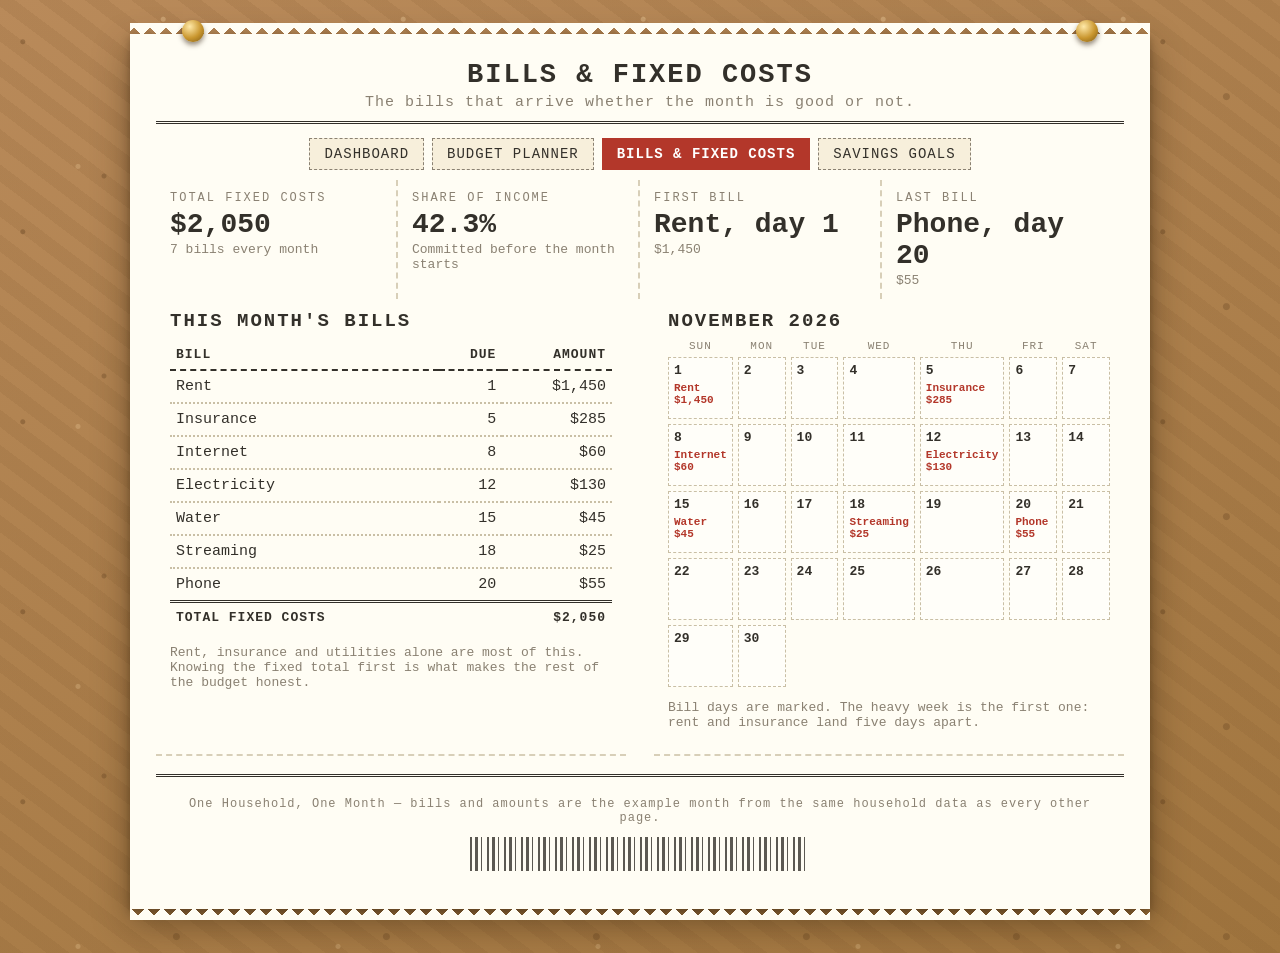
==== bills.html @ 1c5a6b63 "temp test copy of household budget site (receipt restyle)" ====
<!DOCTYPE html>
<html lang="en">
<head>
<meta charset="utf-8">
<meta name="viewport" content="width=device-width, initial-scale=1">
<title>Bills &amp; Fixed Costs — One Household, One Month</title>
<link rel="stylesheet" href="style.css">
</head>
<body>
<div class="receipt">
<header class="top">
  <h1>Bills &amp; Fixed Costs</h1>
  <p>The bills that arrive whether the month is good or not.</p>
</header>
<nav class="pills">
  <a href="index.html">Dashboard</a>
  <a href="planner.html">Budget Planner</a>
  <a href="bills.html" class="active">Bills &amp; Fixed Costs</a>
  <a href="goals.html">Savings Goals</a>
</nav>
<main>
  <section class="cards" id="bill-summary"></section>
  <div class="grid2">
    <section class="card">
      <h2 style="margin-top:0">This month's bills</h2>
      <table id="bill-table">
        <thead><tr><th>Bill</th><th class="num">Due</th><th class="num">Amount</th></tr></thead>
        <tbody></tbody>
        <tfoot><tr><th>Total fixed costs</th><th></th><th class="num" id="bill-total"></th></tr></tfoot>
      </table>
      <p class="note">Rent, insurance and utilities alone are most of this. Knowing the fixed total first is what makes the rest of the budget honest.</p>
    </section>
    <section class="card">
      <h2 style="margin-top:0" id="cal-title">November 2026</h2>
      <div class="calendar" id="calendar"></div>
      <p class="note">Bill days are marked. The heavy week is the first one: rent and insurance land five days apart.</p>
    </section>
  </div>
</main>
<footer>One Household, One Month — bills and amounts are the example month from the same household data as every other page.</footer>
<script src="data.js"></script>
<script>
const d = window.HOUSEHOLD, M = window.BudgetMath;
const bills = [...d.bills].sort((a, b) => a.due - b.due);
const fixed = bills.reduce((s, b) => s + b.amount, 0);

document.getElementById('bill-summary').innerHTML = [
  ['Total fixed costs', M.money(fixed), bills.length + ' bills every month'],
  ['Share of income', M.pct(fixed, d.income).toFixed(1) + '%', 'Committed before the month starts'],
  ['First bill', bills[0].name + ', day ' + bills[0].due, M.money(bills[0].amount)],
  ['Last bill', bills[bills.length - 1].name + ', day ' + bills[bills.length - 1].due, M.money(bills[bills.length - 1].amount)]
].map(c => `<div class="card"><div class="label">${c[0]}</div><div class="big" style="font-size:28px">${c[1]}</div><div class="sub">${c[2]}</div></div>`).join('');

document.querySelector('#bill-table tbody').innerHTML = bills.map(b =>
  `<tr><td>${b.name}</td><td class="num">${b.due}</td><td class="num">${M.money(b.amount)}</td></tr>`).join('');
document.getElementById('bill-total').textContent = M.money(fixed);

// A real calendar for the example month, built from the actual date.
const year = 2026, month = 10; // November 2026
const firstDow = new Date(year, month, 1).getDay();
const daysInMonth = new Date(year, month + 1, 0).getDate();
const byDay = {};
for (const b of bills) (byDay[b.due] = byDay[b.due] || []).push(b);
let cells = ['Sun', 'Mon', 'Tue', 'Wed', 'Thu', 'Fri', 'Sat'].map(x => `<div class="dow">${x}</div>`).join('');
for (let i = 0; i < firstDow; i++) cells += '<div class="day empty"></div>';
for (let day = 1; day <= daysInMonth; day++) {
  const marks = (byDay[day] || []).map(b => `<span class="bill">${b.name} ${M.money(b.amount)}</span>`).join('');
  cells += `<div class="day"><strong>${day}</strong>${marks}</div>`;
}
document.getElementById('calendar').innerHTML = cells;
</script>
</div>
</body>
</html>
---- style.css ----
/* One Household, One Month — a giant shopping receipt pinned to a cork board.
   Monospace print, dotted leader lines, torn zig-zag edges, red ink stamps,
   and the savings goals as little pinned notes beside the main receipt. */
:root {
  --paper: #fffdf4;
  --paper-shade: #f7efdb;
  --ink: #33302a;
  --muted: #8a8172;
  --stamp-red: #b3372a;
  --cork-1: #b98a5a;
  --cork-2: #a1763f;
  --line: #d8cfb8;
}
* { box-sizing: border-box; }
body {
  margin: 0;
  font-family: 'Courier New', Courier, monospace;
  color: var(--ink);
  /* The cork board: warm brown with a fine speckle of cork flecks. */
  background-color: var(--cork-1);
  background-image:
    radial-gradient(circle at 12% 22%, rgba(90, 58, 26, .35) 0 2px, transparent 3px),
    radial-gradient(circle at 68% 8%, rgba(255, 226, 178, .30) 0 2px, transparent 3px),
    radial-gradient(circle at 84% 46%, rgba(90, 58, 26, .28) 0 3px, transparent 4px),
    radial-gradient(circle at 30% 64%, rgba(255, 226, 178, .22) 0 2px, transparent 3px),
    radial-gradient(circle at 52% 88%, rgba(90, 58, 26, .30) 0 2px, transparent 3px),
    radial-gradient(circle at 93% 78%, rgba(255, 226, 178, .25) 0 3px, transparent 4px),
    repeating-linear-gradient(37deg, rgba(122, 82, 40, .12) 0 14px, transparent 14px 28px),
    linear-gradient(160deg, var(--cork-1), var(--cork-2));
  background-size: 190px 190px, 240px 240px, 210px 210px, 260px 260px, 200px 200px, 230px 230px, auto, auto;
  padding: 34px 14px 44px;
}

/* ---------- the receipt sheet ---------- */
.receipt {
  position: relative;
  max-width: 1020px;
  margin: 0 auto;
  background: var(--paper);
  box-shadow: 0 14px 34px rgba(46, 28, 8, .45), 0 3px 8px rgba(46, 28, 8, .35);
  padding: 10px 0 6px;
}
/* torn zig-zag tear edges, top and bottom */
.receipt::before, .receipt::after {
  content: ""; position: absolute; left: 0; right: 0; height: 12px;
  background:
    linear-gradient(45deg, transparent 33.333%, var(--paper) 33.333%, var(--paper) 66.667%, transparent 66.667%),
    linear-gradient(-45deg, transparent 33.333%, var(--paper) 33.333%, var(--paper) 66.667%, transparent 66.667%);
  background-size: 16px 32px;
}
.receipt::before { top: -11px; transform: rotate(180deg); }
.receipt::after { bottom: -11px; }
/* brass pins through the top corners */
header.top::before, header.top::after {
  content: ""; position: absolute; top: -24px; width: 22px; height: 22px; border-radius: 50%;
  background: radial-gradient(circle at 35% 30%, #ffe9a8, #c9962e 55%, #7d5a14);
  box-shadow: 0 3px 5px rgba(46, 28, 8, .5);
  z-index: 3;
}
header.top::before { left: 26px; }
header.top::after { right: 26px; }

header.top {
  position: relative;
  text-align: center;
  padding: 16px 20px 10px;
  border-bottom: 3px double var(--ink);
  margin: 0 26px;
}
header.top h1 {
  margin: 0 0 4px; font-size: 27px; letter-spacing: 2px; text-transform: uppercase;
}
header.top p { margin: 0; color: var(--muted); font-size: 15px; letter-spacing: 1px; }

nav.pills {
  display: flex; gap: 8px; flex-wrap: wrap; justify-content: center;
  padding: 14px 20px 2px;
}
nav.pills a {
  text-decoration: none; color: var(--ink);
  background: var(--paper-shade); border: 1px dashed var(--muted);
  padding: 7px 14px; font-size: 14px; letter-spacing: 1px; text-transform: uppercase;
}
nav.pills a.active { background: var(--stamp-red); border: 1px solid var(--stamp-red); color: #fff; font-weight: bold; }

main { padding: 8px 26px 8px; }
.cards { display: grid; grid-template-columns: repeat(auto-fit, minmax(210px, 1fr)); gap: 0; }
.card {
  background: transparent; border: 0; border-bottom: 2px dashed var(--line);
  padding: 11px 14px;
}
.cards .card { border-bottom: 0; border-right: 2px dashed var(--line); }
.cards .card:last-child { border-right: 0; }
@media (max-width: 760px) { .cards .card { border-right: 0; border-bottom: 2px dashed var(--line); } }
.card .label { color: var(--muted); font-size: 12px; text-transform: uppercase; letter-spacing: 2px; }
.card .big { font-size: 31px; font-weight: bold; margin: 4px 0 2px; }
.card .sub { color: var(--muted); font-size: 13px; }
h2 { font-size: 19px; margin: 14px 0 8px; text-transform: uppercase; letter-spacing: 2px; }
.grid2 { display: grid; grid-template-columns: 1fr 1fr; gap: 0 28px; }
@media (max-width: 760px) { .grid2 { grid-template-columns: 1fr; } }

/* dotted leader lines between a name and its number */
.legend { list-style: none; margin: 0; padding: 0; font-size: 15px; }
.legend li { display: flex; align-items: flex-end; gap: 8px; padding: 3px 0; }
.legend .leader { flex: 1; border-bottom: 2px dotted #a79c83; margin-bottom: 4px; }
.legend .dot { width: 12px; height: 12px; border-radius: 2px; display: inline-block; margin-bottom: 3px; }
.legend .amt { font-weight: bold; }

.bar-row { display: grid; grid-template-columns: 96px 1fr 96px; gap: 10px; align-items: center; margin: 9px 0; font-size: 14px; }
.bar-track { background: repeating-linear-gradient(45deg, #efe7d0 0 8px, #e7dcc2 8px 16px); height: 16px; border: 1px solid var(--line); }
.bar-fill { height: 100%; }

table { width: 100%; border-collapse: collapse; font-size: 15px; }
th, td { padding: 7px 6px; border-bottom: 2px dotted #c9bfa5; text-align: left; }
th { text-transform: uppercase; letter-spacing: 1px; font-size: 13px; border-bottom: 2px dashed var(--ink); }
td.num, th.num { text-align: right; }
tfoot th { border-bottom: 0; border-top: 3px double var(--ink); }

input[type="number"], select {
  width: 110px; padding: 6px 8px; font-size: 16px; font-family: inherit; font-weight: bold;
  color: var(--ink); background: #fffef9;
  border: 0; border-bottom: 2px dotted var(--muted); border-radius: 0;
}
select { width: auto; }
input[type="number"]:focus, select:focus { outline: 2px dashed var(--stamp-red); outline-offset: 1px; }
input[type="range"] { width: 100%; accent-color: var(--stamp-red); }
button {
  background: var(--paper); color: var(--stamp-red); cursor: pointer;
  border: 2px solid var(--stamp-red); border-radius: 4px;
  padding: 8px 16px; font-size: 14px; font-family: inherit; font-weight: bold;
  text-transform: uppercase; letter-spacing: 1px; transform: rotate(-.5deg);
}
button.secondary { color: var(--ink); border-color: var(--ink); transform: rotate(.5deg); }

.progress { background: repeating-linear-gradient(45deg, #f1e9d2 0 8px, #e9dfc4 8px 16px); height: 15px; border: 1px solid var(--line); margin: 8px 0; }
.progress > div { height: 100%; background: var(--stamp-red); opacity: .75; }

.calendar { display: grid; grid-template-columns: repeat(7, 1fr); gap: 5px; }
.calendar .dow { font-size: 11px; color: var(--muted); text-align: center; text-transform: uppercase; letter-spacing: 1px; }
.calendar .day {
  background: #fffef9; border: 1px dashed #c9bfa5;
  min-height: 62px; padding: 5px; font-size: 13px;
}
.calendar .day.empty { background: transparent; border: 0; }
.calendar .day .bill { display: block; margin-top: 4px; color: var(--stamp-red); font-size: 11px; font-weight: bold; }

/* the red ink stamp */
.stamp {
  display: inline-block; color: var(--stamp-red); border: 3px double var(--stamp-red);
  border-radius: 50%; width: 118px; height: 118px; text-align: center;
  transform: rotate(-11deg); opacity: .88; padding-top: 25px;
  font-weight: bold; letter-spacing: 2px; font-size: 13px; line-height: 1.25;
  mask-image: radial-gradient(circle, #000 78%, rgba(0,0,0,.75) 100%);
}
.stamp .stamp-big { font-size: 25px; letter-spacing: 0; }

/* savings goals: little torn notes pinned beside the receipt */
#goal-cards { gap: 18px; }
#goal-cards .card {
  --note: #fdf3b8;
  position: relative; background: var(--note); border: 0;
  padding: 20px 16px 18px; box-shadow: 0 6px 14px rgba(46, 28, 8, .30);
}
#goal-cards .card:nth-child(1) { --note: #fdf3b8; transform: rotate(-1.2deg); }
#goal-cards .card:nth-child(2) { --note: #dceefb; transform: rotate(.8deg); }
#goal-cards .card:nth-child(3) { --note: #fbe3ec; transform: rotate(-.6deg); }
#goal-cards .card::before {
  content: ""; position: absolute; top: -10px; left: 50%; margin-left: -10px;
  width: 20px; height: 20px; border-radius: 50%;
  background: radial-gradient(circle at 35% 30%, #ffb3a3, var(--stamp-red) 60%, #7e1f16);
  box-shadow: 0 3px 4px rgba(46, 28, 8, .45); z-index: 2;
}
#goal-cards .card::after {
  content: ""; position: absolute; left: 0; right: 0; bottom: -9px; height: 10px;
  background:
    linear-gradient(45deg, transparent 33.333%, var(--note) 33.333%, var(--note) 66.667%, transparent 66.667%),
    linear-gradient(-45deg, transparent 33.333%, var(--note) 33.333%, var(--note) 66.667%, transparent 66.667%);
  background-size: 14px 28px;
}
#goal-cards .progress { background: rgba(255,255,255,.55); border-color: rgba(90, 70, 30, .25); }
#goal-cards .progress > div { background: var(--ink); opacity: .65; }

footer {
  color: var(--muted); font-size: 12px; text-align: center; letter-spacing: 1px;
  padding: 20px 26px 16px; margin: 10px 26px 14px; border-top: 3px double var(--ink);
}
/* a printed barcode along the foot of the receipt */
footer::after {
  content: ""; display: block; height: 34px; margin: 12px auto 2px; max-width: 340px;
  background: repeating-linear-gradient(90deg, var(--ink) 0 2px, transparent 2px 5px, var(--ink) 5px 8px, transparent 8px 11px, var(--ink) 11px 12px, transparent 12px 17px);
  opacity: .8;
}
.note { color: var(--muted); font-size: 13px; }
.warn { color: var(--stamp-red); font-weight: bold; text-transform: uppercase; letter-spacing: 1px; }
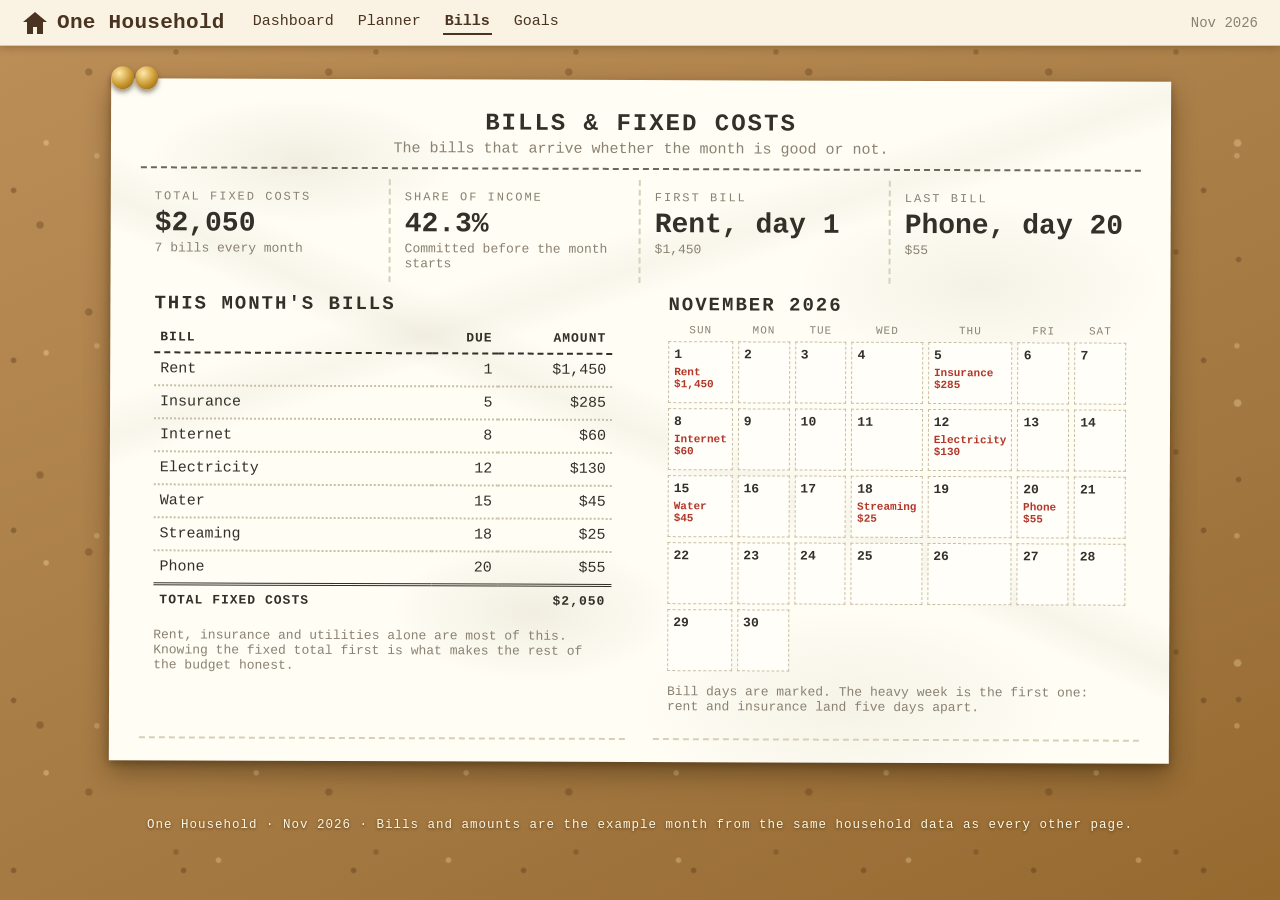
==== commit a41f50ee: "replica mockup restyle" ====
--- a/bills.html
+++ b/bills.html
@@ -7,18 +7,24 @@
 <link rel="stylesheet" href="style.css">
 </head>
 <body>
-<div class="receipt">
-<header class="top">
+<header class="topbar">
+  <span class="brand">
+    <svg width="26" height="24" viewBox="0 0 26 24" aria-hidden="true"><path d="M13 1 L25 11 H21 V23 H15 V16 H11 V23 H5 V11 H1 Z" fill="#4a3421"/></svg>
+    One Household
+  </span>
+  <nav class="topnav">
+    <a href="index.html">Dashboard</a>
+    <a href="planner.html">Planner</a>
+    <a href="bills.html" class="active">Bills</a>
+    <a href="goals.html">Goals</a>
+  </nav>
+  <span class="month-tag">Nov 2026</span>
+</header>
+<div class="sheet-wrap">
+<main class="sheet crumpled torn">
   <h1>Bills &amp; Fixed Costs</h1>
-  <p>The bills that arrive whether the month is good or not.</p>
-</header>
-<nav class="pills">
-  <a href="index.html">Dashboard</a>
-  <a href="planner.html">Budget Planner</a>
-  <a href="bills.html" class="active">Bills &amp; Fixed Costs</a>
-  <a href="goals.html">Savings Goals</a>
-</nav>
-<main>
+  <p class="lede">The bills that arrive whether the month is good or not.</p>
+  <div class="rule-dash"></div>
   <section class="cards" id="bill-summary"></section>
   <div class="grid2">
     <section class="card">
@@ -37,7 +43,8 @@
     </section>
   </div>
 </main>
-<footer>One Household, One Month — bills and amounts are the example month from the same household data as every other page.</footer>
+</div>
+<footer class="board-foot">One Household · Nov 2026 · Bills and amounts are the example month from the same household data as every other page.</footer>
 <script src="data.js"></script>
 <script>
 const d = window.HOUSEHOLD, M = window.BudgetMath;
@@ -69,6 +76,5 @@
 }
 document.getElementById('calendar').innerHTML = cells;
 </script>
-</div>
 </body>
 </html>
--- a/style.css
+++ b/style.css
@@ -1,121 +1,210 @@
-/* One Household, One Month — a giant shopping receipt pinned to a cork board.
-   Monospace print, dotted leader lines, torn zig-zag edges, red ink stamps,
-   and the savings goals as little pinned notes beside the main receipt. */
+/* One Household, One Month — a cork board with papers pinned to it.
+   Composition follows the approved mockup: a slim cream top bar, a crumpled
+   notebook page on the left, the big monthly receipt in the centre with a
+   red ink stamp overlapping its corner, and the savings goals as small
+   coloured notes pinned on the right. */
 :root {
   --paper: #fffdf4;
-  --paper-shade: #f7efdb;
   --ink: #33302a;
   --muted: #8a8172;
   --stamp-red: #b3372a;
-  --cork-1: #b98a5a;
-  --cork-2: #a1763f;
   --line: #d8cfb8;
+  --hand: 'Segoe Print', 'Bradley Hand', 'Comic Sans MS', cursive;
+  --mono: 'Courier New', Courier, monospace;
 }
 * { box-sizing: border-box; }
 body {
   margin: 0;
-  font-family: 'Courier New', Courier, monospace;
+  font-family: var(--mono);
   color: var(--ink);
-  /* The cork board: warm brown with a fine speckle of cork flecks. */
-  background-color: var(--cork-1);
+  /* The cork board: warm cork tones with a dense fleck speckle, no stripes. */
+  background-color: #b0824f;
   background-image:
-    radial-gradient(circle at 12% 22%, rgba(90, 58, 26, .35) 0 2px, transparent 3px),
-    radial-gradient(circle at 68% 8%, rgba(255, 226, 178, .30) 0 2px, transparent 3px),
-    radial-gradient(circle at 84% 46%, rgba(90, 58, 26, .28) 0 3px, transparent 4px),
-    radial-gradient(circle at 30% 64%, rgba(255, 226, 178, .22) 0 2px, transparent 3px),
-    radial-gradient(circle at 52% 88%, rgba(90, 58, 26, .30) 0 2px, transparent 3px),
-    radial-gradient(circle at 93% 78%, rgba(255, 226, 178, .25) 0 3px, transparent 4px),
-    repeating-linear-gradient(37deg, rgba(122, 82, 40, .12) 0 14px, transparent 14px 28px),
-    linear-gradient(160deg, var(--cork-1), var(--cork-2));
-  background-size: 190px 190px, 240px 240px, 210px 210px, 260px 260px, 200px 200px, 230px 230px, auto, auto;
-  padding: 34px 14px 44px;
-}
-
-/* ---------- the receipt sheet ---------- */
-.receipt {
-  position: relative;
-  max-width: 1020px;
-  margin: 0 auto;
-  background: var(--paper);
-  box-shadow: 0 14px 34px rgba(46, 28, 8, .45), 0 3px 8px rgba(46, 28, 8, .35);
-  padding: 10px 0 6px;
-}
-/* torn zig-zag tear edges, top and bottom */
-.receipt::before, .receipt::after {
-  content: ""; position: absolute; left: 0; right: 0; height: 12px;
+    radial-gradient(circle at 8% 12%, rgba(84, 54, 22, .40) 0 2px, transparent 3.5px),
+    radial-gradient(circle at 22% 68%, rgba(255, 228, 175, .35) 0 2px, transparent 3.5px),
+    radial-gradient(circle at 37% 30%, rgba(84, 54, 22, .32) 0 3px, transparent 4.5px),
+    radial-gradient(circle at 51% 82%, rgba(255, 228, 175, .28) 0 2px, transparent 3.5px),
+    radial-gradient(circle at 63% 18%, rgba(84, 54, 22, .36) 0 2px, transparent 3.5px),
+    radial-gradient(circle at 76% 55%, rgba(255, 228, 175, .32) 0 3px, transparent 4.5px),
+    radial-gradient(circle at 88% 26%, rgba(84, 54, 22, .30) 0 2px, transparent 3.5px),
+    radial-gradient(circle at 95% 74%, rgba(255, 228, 175, .30) 0 2px, transparent 3.5px),
+    radial-gradient(circle at 44% 48%, rgba(84, 54, 22, .22) 0 4px, transparent 6px),
+    radial-gradient(circle at 16% 90%, rgba(84, 54, 22, .34) 0 3px, transparent 4.5px),
+    linear-gradient(155deg, #bd8f58, #a1763f 70%, #96692f);
+  background-size: 170px 170px, 210px 210px, 240px 240px, 190px 190px, 220px 220px, 260px 260px, 200px 200px, 230px 230px, 300px 300px, 250px 250px, auto;
+  min-height: 100vh;
+}
+
+/* ---------- slim cream top bar ---------- */
+.topbar {
+  display: flex; align-items: center; gap: 26px; flex-wrap: wrap;
+  background: #faf3e3; border-bottom: 1px solid #d9c9a8;
+  padding: 10px 22px; box-shadow: 0 2px 8px rgba(46, 28, 8, .25);
+  position: relative; z-index: 5;
+}
+.brand { display: flex; align-items: center; gap: 9px; font-size: 21px; font-weight: bold; color: #4a3421; letter-spacing: .3px; }
+.brand svg { display: block; }
+.topnav { display: flex; gap: 20px; flex-wrap: wrap; }
+.topnav a { text-decoration: none; color: #4a3421; font-size: 15px; padding: 3px 2px; }
+.topnav a.active { font-weight: bold; border-bottom: 2px solid #4a3421; }
+.topbar .month-tag { margin-left: auto; color: var(--muted); font-size: 14px; }
+
+/* ---------- the board (dashboard composition) ---------- */
+.board {
+  display: grid; grid-template-columns: 288px minmax(0, 1fr) 288px;
+  gap: 30px; max-width: 1280px; margin: 0 auto; padding: 34px 22px 56px;
+  align-items: start;
+}
+@media (max-width: 1020px) { .board { grid-template-columns: 1fr 1fr; } .receipt-col { grid-column: 1 / -1; order: -1; } }
+@media (max-width: 680px) { .board { grid-template-columns: 1fr; } }
+
+/* crumpled paper texture shared by the notebook page and the receipt */
+.crumpled {
+  background-color: var(--paper);
+  background-image:
+    radial-gradient(ellipse 220px 90px at 18% 12%, rgba(120, 100, 60, .10), transparent 70%),
+    radial-gradient(ellipse 260px 120px at 82% 30%, rgba(120, 100, 60, .08), transparent 70%),
+    radial-gradient(ellipse 200px 100px at 40% 78%, rgba(120, 100, 60, .10), transparent 70%),
+    radial-gradient(ellipse 300px 140px at 70% 92%, rgba(120, 100, 60, .07), transparent 70%),
+    linear-gradient(24deg, transparent 46%, rgba(120, 100, 60, .06) 49%, transparent 53%),
+    linear-gradient(-18deg, transparent 62%, rgba(120, 100, 60, .05) 65%, transparent 69%);
+  box-shadow: 0 12px 26px rgba(46, 28, 8, .42), 0 3px 7px rgba(46, 28, 8, .30);
+}
+/* torn zig-zag bottom edge for a paper */
+.torn { position: relative; }
+.torn::after {
+  content: ""; position: absolute; left: 0; right: 0; bottom: -10px; height: 11px;
   background:
     linear-gradient(45deg, transparent 33.333%, var(--paper) 33.333%, var(--paper) 66.667%, transparent 66.667%),
     linear-gradient(-45deg, transparent 33.333%, var(--paper) 33.333%, var(--paper) 66.667%, transparent 66.667%);
-  background-size: 16px 32px;
-}
-.receipt::before { top: -11px; transform: rotate(180deg); }
-.receipt::after { bottom: -11px; }
-/* brass pins through the top corners */
-header.top::before, header.top::after {
-  content: ""; position: absolute; top: -24px; width: 22px; height: 22px; border-radius: 50%;
+  background-size: 15px 30px;
+}
+
+/* LEFT: the notebook page, spiral holes down its left edge */
+.notebook {
+  position: relative; transform: rotate(-1.1deg);
+  padding: 26px 20px 30px 46px; min-height: 340px;
+}
+.notebook::before {
+  /* the punched spiral holes: dark cork showing through, evenly spaced */
+  content: ""; position: absolute; top: 8px; bottom: 8px; left: 9px; width: 20px;
+  background-image: radial-gradient(circle at 10px 10px, #5d3c1c 5.5px, rgba(46, 28, 8, .35) 7px, transparent 8.5px);
+  background-size: 20px 34px; background-repeat: repeat-y;
+}
+.notebook::after {
+  /* a brass pin at the top corner */
+  content: ""; position: absolute; top: -11px; left: 22px; width: 22px; height: 22px; border-radius: 50%;
   background: radial-gradient(circle at 35% 30%, #ffe9a8, #c9962e 55%, #7d5a14);
   box-shadow: 0 3px 5px rgba(46, 28, 8, .5);
-  z-index: 3;
-}
-header.top::before { left: 26px; }
-header.top::after { right: 26px; }
-
-header.top {
-  position: relative;
-  text-align: center;
-  padding: 16px 20px 10px;
-  border-bottom: 3px double var(--ink);
-  margin: 0 26px;
-}
-header.top h1 {
-  margin: 0 0 4px; font-size: 27px; letter-spacing: 2px; text-transform: uppercase;
-}
-header.top p { margin: 0; color: var(--muted); font-size: 15px; letter-spacing: 1px; }
-
-nav.pills {
-  display: flex; gap: 8px; flex-wrap: wrap; justify-content: center;
-  padding: 14px 20px 2px;
-}
-nav.pills a {
-  text-decoration: none; color: var(--ink);
-  background: var(--paper-shade); border: 1px dashed var(--muted);
-  padding: 7px 14px; font-size: 14px; letter-spacing: 1px; text-transform: uppercase;
-}
-nav.pills a.active { background: var(--stamp-red); border: 1px solid var(--stamp-red); color: #fff; font-weight: bold; }
-
-main { padding: 8px 26px 8px; }
+}
+.notebook h1 { font-family: var(--hand); font-size: 34px; line-height: 1.25; margin: 4px 0 18px; font-weight: normal; }
+.notebook p { font-family: var(--hand); font-size: 17px; line-height: 1.55; margin: 0 0 10px; color: #4c463c; }
+.notebook .dotline { border-bottom: 2px dotted #b6ab90; margin: 14px 0; }
+
+/* CENTRE: the big receipt */
+.receipt-col { position: relative; }
+.receipt {
+  position: relative; transform: rotate(.35deg);
+  padding: 30px 34px 26px;
+}
+.receipt::before, .receipt::after {
+  /* brass pins through the top corners */
+  content: ""; position: absolute; top: -12px; width: 23px; height: 23px; border-radius: 50%;
+  background: radial-gradient(circle at 35% 30%, #ffe9a8, #c9962e 55%, #7d5a14);
+  box-shadow: 0 3px 5px rgba(46, 28, 8, .5); z-index: 3;
+}
+.receipt::before { left: 20px; }
+.receipt::after { right: 20px; }
+.receipt h1 { text-align: center; font-size: 21px; letter-spacing: 1.5px; margin: 2px 0 4px; text-transform: uppercase; }
+.receipt .period { text-align: center; font-size: 14px; letter-spacing: 2px; color: #55503f; margin: 0 0 6px; text-transform: uppercase; }
+.rule-dash { border-bottom: 2px dashed #6d675a; margin: 10px 0; }
+.rule-dot { border-bottom: 2px dotted #a79c83; margin: 8px 0; }
+.receipt h3 { font-size: 15px; letter-spacing: 2px; margin: 14px 0 6px; text-transform: uppercase; }
+.rline { display: flex; align-items: flex-end; gap: 8px; padding: 3.5px 0; font-size: 15px; }
+.rline .leader { flex: 1; border-bottom: 2px dotted #a79c83; margin-bottom: 4px; }
+.rline .amt { font-weight: bold; }
+.rline.total { font-size: 17px; font-weight: bold; text-transform: uppercase; letter-spacing: 1px; }
+.receipt .calc-line { text-align: left; font-size: 13px; color: #55503f; margin-top: 14px; letter-spacing: .5px; padding-right: 165px; }
+@media (max-width: 680px) { .receipt .calc-line { padding-right: 110px; } }
+.receipt .chart-row { display: grid; grid-template-columns: auto 1fr; gap: 8px 22px; align-items: center; margin-top: 6px; }
+@media (max-width: 560px) { .receipt .chart-row { grid-template-columns: 1fr; } }
+
+/* the big red stamp, overlapping the receipt's bottom-right corner onto the cork */
+.stamp-lg {
+  position: absolute; right: -34px; bottom: -30px; z-index: 4;
+  width: 178px; height: 178px; border: 4px double var(--stamp-red); border-radius: 50%;
+  color: var(--stamp-red); text-align: center; transform: rotate(-11deg); opacity: .9;
+  padding-top: 44px; font-weight: bold; letter-spacing: 3px; font-size: 17px; line-height: 1.3;
+  background: radial-gradient(circle, rgba(255, 253, 244, .20), transparent 70%);
+}
+.stamp-lg .stamp-big { font-size: 40px; letter-spacing: 0; }
+@media (max-width: 680px) { .stamp-lg { right: -6px; bottom: -24px; width: 148px; height: 148px; padding-top: 36px; } .stamp-lg .stamp-big { font-size: 33px; } }
+
+/* RIGHT: the goal notes */
+.goal-notes { display: flex; flex-direction: column; gap: 26px; padding-top: 6px; }
+.note-card {
+  --note: #fdf3b8;
+  position: relative; background: var(--note); padding: 20px 18px 16px;
+  box-shadow: 0 8px 18px rgba(46, 28, 8, .38); font-size: 14.5px;
+}
+.note-card:nth-child(1) { --note: #fdf3b8; transform: rotate(1.4deg); }
+.note-card:nth-child(2) { --note: #dceefb; transform: rotate(-1.2deg); }
+.note-card:nth-child(3) { --note: #fbe3ec; transform: rotate(1deg); }
+.note-card::before {
+  /* the red push pin */
+  content: ""; position: absolute; top: -11px; left: 26px; width: 21px; height: 21px; border-radius: 50%;
+  background: radial-gradient(circle at 35% 30%, #ffb3a3, var(--stamp-red) 60%, #7e1f16);
+  box-shadow: 0 3px 4px rgba(46, 28, 8, .45); z-index: 2;
+}
+.note-card::after {
+  content: ""; position: absolute; left: 0; right: 0; bottom: -9px; height: 10px;
+  background:
+    linear-gradient(45deg, transparent 33.333%, var(--note) 33.333%, var(--note) 66.667%, transparent 66.667%),
+    linear-gradient(-45deg, transparent 33.333%, var(--note) 33.333%, var(--note) 66.667%, transparent 66.667%);
+  background-size: 14px 28px;
+}
+.note-card h3 { margin: 2px 0 8px; font-size: 15.5px; letter-spacing: 1px; text-transform: uppercase; line-height: 1.4; }
+.note-card p { margin: 3px 0; }
+.note-card .bar { height: 9px; background: rgba(255, 255, 255, .65); border: 1px solid rgba(51, 48, 42, .35); margin: 9px 0 5px; }
+.note-card .bar > div { height: 100%; background: rgba(51, 48, 42, .85); }
+
+/* ---------- pinned sheet pages (Planner / Bills / Goals) ---------- */
+.sheet {
+  position: relative; max-width: 1060px; margin: 34px auto 56px;
+  padding: 26px 30px 22px; transform: rotate(.2deg);
+}
+.sheet::before, .sheet::after {
+  content: ""; position: absolute; top: -12px; width: 23px; height: 23px; border-radius: 50%;
+  background: radial-gradient(circle at 35% 30%, #ffe9a8, #c9962e 55%, #7d5a14);
+  box-shadow: 0 3px 5px rgba(46, 28, 8, .5); z-index: 3;
+}
+.sheet::before { left: 24px; }
+.sheet::after { right: 24px; }
+.sheet > h1 { text-align: center; font-size: 24px; letter-spacing: 2px; text-transform: uppercase; margin: 4px 0 4px; }
+.sheet > .lede { text-align: center; color: var(--muted); margin: 0 0 8px; font-size: 15px; }
+.sheet-wrap { padding: 0 16px; }
+footer.board-foot { color: #fdf6df; text-align: center; font-size: 12.5px; letter-spacing: 1px; padding: 0 16px 26px; text-shadow: 0 1px 3px rgba(46,28,8,.6); }
+
+/* shared pieces inside the papers */
 .cards { display: grid; grid-template-columns: repeat(auto-fit, minmax(210px, 1fr)); gap: 0; }
-.card {
-  background: transparent; border: 0; border-bottom: 2px dashed var(--line);
-  padding: 11px 14px;
-}
+.card { background: transparent; border: 0; border-bottom: 2px dashed var(--line); padding: 11px 14px; }
 .cards .card { border-bottom: 0; border-right: 2px dashed var(--line); }
 .cards .card:last-child { border-right: 0; }
 @media (max-width: 760px) { .cards .card { border-right: 0; border-bottom: 2px dashed var(--line); } }
 .card .label { color: var(--muted); font-size: 12px; text-transform: uppercase; letter-spacing: 2px; }
-.card .big { font-size: 31px; font-weight: bold; margin: 4px 0 2px; }
+.card .big { font-size: 29px; font-weight: bold; margin: 4px 0 2px; }
 .card .sub { color: var(--muted); font-size: 13px; }
 h2 { font-size: 19px; margin: 14px 0 8px; text-transform: uppercase; letter-spacing: 2px; }
 .grid2 { display: grid; grid-template-columns: 1fr 1fr; gap: 0 28px; }
 @media (max-width: 760px) { .grid2 { grid-template-columns: 1fr; } }
-
-/* dotted leader lines between a name and its number */
-.legend { list-style: none; margin: 0; padding: 0; font-size: 15px; }
-.legend li { display: flex; align-items: flex-end; gap: 8px; padding: 3px 0; }
-.legend .leader { flex: 1; border-bottom: 2px dotted #a79c83; margin-bottom: 4px; }
-.legend .dot { width: 12px; height: 12px; border-radius: 2px; display: inline-block; margin-bottom: 3px; }
-.legend .amt { font-weight: bold; }
-
 .bar-row { display: grid; grid-template-columns: 96px 1fr 96px; gap: 10px; align-items: center; margin: 9px 0; font-size: 14px; }
 .bar-track { background: repeating-linear-gradient(45deg, #efe7d0 0 8px, #e7dcc2 8px 16px); height: 16px; border: 1px solid var(--line); }
 .bar-fill { height: 100%; }
-
 table { width: 100%; border-collapse: collapse; font-size: 15px; }
 th, td { padding: 7px 6px; border-bottom: 2px dotted #c9bfa5; text-align: left; }
 th { text-transform: uppercase; letter-spacing: 1px; font-size: 13px; border-bottom: 2px dashed var(--ink); }
 td.num, th.num { text-align: right; }
 tfoot th { border-bottom: 0; border-top: 3px double var(--ink); }
-
 input[type="number"], select {
   width: 110px; padding: 6px 8px; font-size: 16px; font-family: inherit; font-weight: bold;
   color: var(--ink); background: #fffef9;
@@ -131,31 +220,17 @@
   text-transform: uppercase; letter-spacing: 1px; transform: rotate(-.5deg);
 }
 button.secondary { color: var(--ink); border-color: var(--ink); transform: rotate(.5deg); }
-
 .progress { background: repeating-linear-gradient(45deg, #f1e9d2 0 8px, #e9dfc4 8px 16px); height: 15px; border: 1px solid var(--line); margin: 8px 0; }
 .progress > div { height: 100%; background: var(--stamp-red); opacity: .75; }
-
 .calendar { display: grid; grid-template-columns: repeat(7, 1fr); gap: 5px; }
 .calendar .dow { font-size: 11px; color: var(--muted); text-align: center; text-transform: uppercase; letter-spacing: 1px; }
-.calendar .day {
-  background: #fffef9; border: 1px dashed #c9bfa5;
-  min-height: 62px; padding: 5px; font-size: 13px;
-}
+.calendar .day { background: #fffef9; border: 1px dashed #c9bfa5; min-height: 62px; padding: 5px; font-size: 13px; }
 .calendar .day.empty { background: transparent; border: 0; }
 .calendar .day .bill { display: block; margin-top: 4px; color: var(--stamp-red); font-size: 11px; font-weight: bold; }
-
-/* the red ink stamp */
-.stamp {
-  display: inline-block; color: var(--stamp-red); border: 3px double var(--stamp-red);
-  border-radius: 50%; width: 118px; height: 118px; text-align: center;
-  transform: rotate(-11deg); opacity: .88; padding-top: 25px;
-  font-weight: bold; letter-spacing: 2px; font-size: 13px; line-height: 1.25;
-  mask-image: radial-gradient(circle, #000 78%, rgba(0,0,0,.75) 100%);
-}
-.stamp .stamp-big { font-size: 25px; letter-spacing: 0; }
-
-/* savings goals: little torn notes pinned beside the receipt */
-#goal-cards { gap: 18px; }
+.note { color: var(--muted); font-size: 13px; }
+.warn { color: var(--stamp-red); font-weight: bold; text-transform: uppercase; letter-spacing: 1px; }
+/* goals page: its cards are the same pinned notes, laid out in a row */
+#goal-cards { gap: 20px; padding-top: 14px; }
 #goal-cards .card {
   --note: #fdf3b8;
   position: relative; background: var(--note); border: 0;
@@ -179,16 +254,3 @@
 }
 #goal-cards .progress { background: rgba(255,255,255,.55); border-color: rgba(90, 70, 30, .25); }
 #goal-cards .progress > div { background: var(--ink); opacity: .65; }
-
-footer {
-  color: var(--muted); font-size: 12px; text-align: center; letter-spacing: 1px;
-  padding: 20px 26px 16px; margin: 10px 26px 14px; border-top: 3px double var(--ink);
-}
-/* a printed barcode along the foot of the receipt */
-footer::after {
-  content: ""; display: block; height: 34px; margin: 12px auto 2px; max-width: 340px;
-  background: repeating-linear-gradient(90deg, var(--ink) 0 2px, transparent 2px 5px, var(--ink) 5px 8px, transparent 8px 11px, var(--ink) 11px 12px, transparent 12px 17px);
-  opacity: .8;
-}
-.note { color: var(--muted); font-size: 13px; }
-.warn { color: var(--stamp-red); font-weight: bold; text-transform: uppercase; letter-spacing: 1px; }
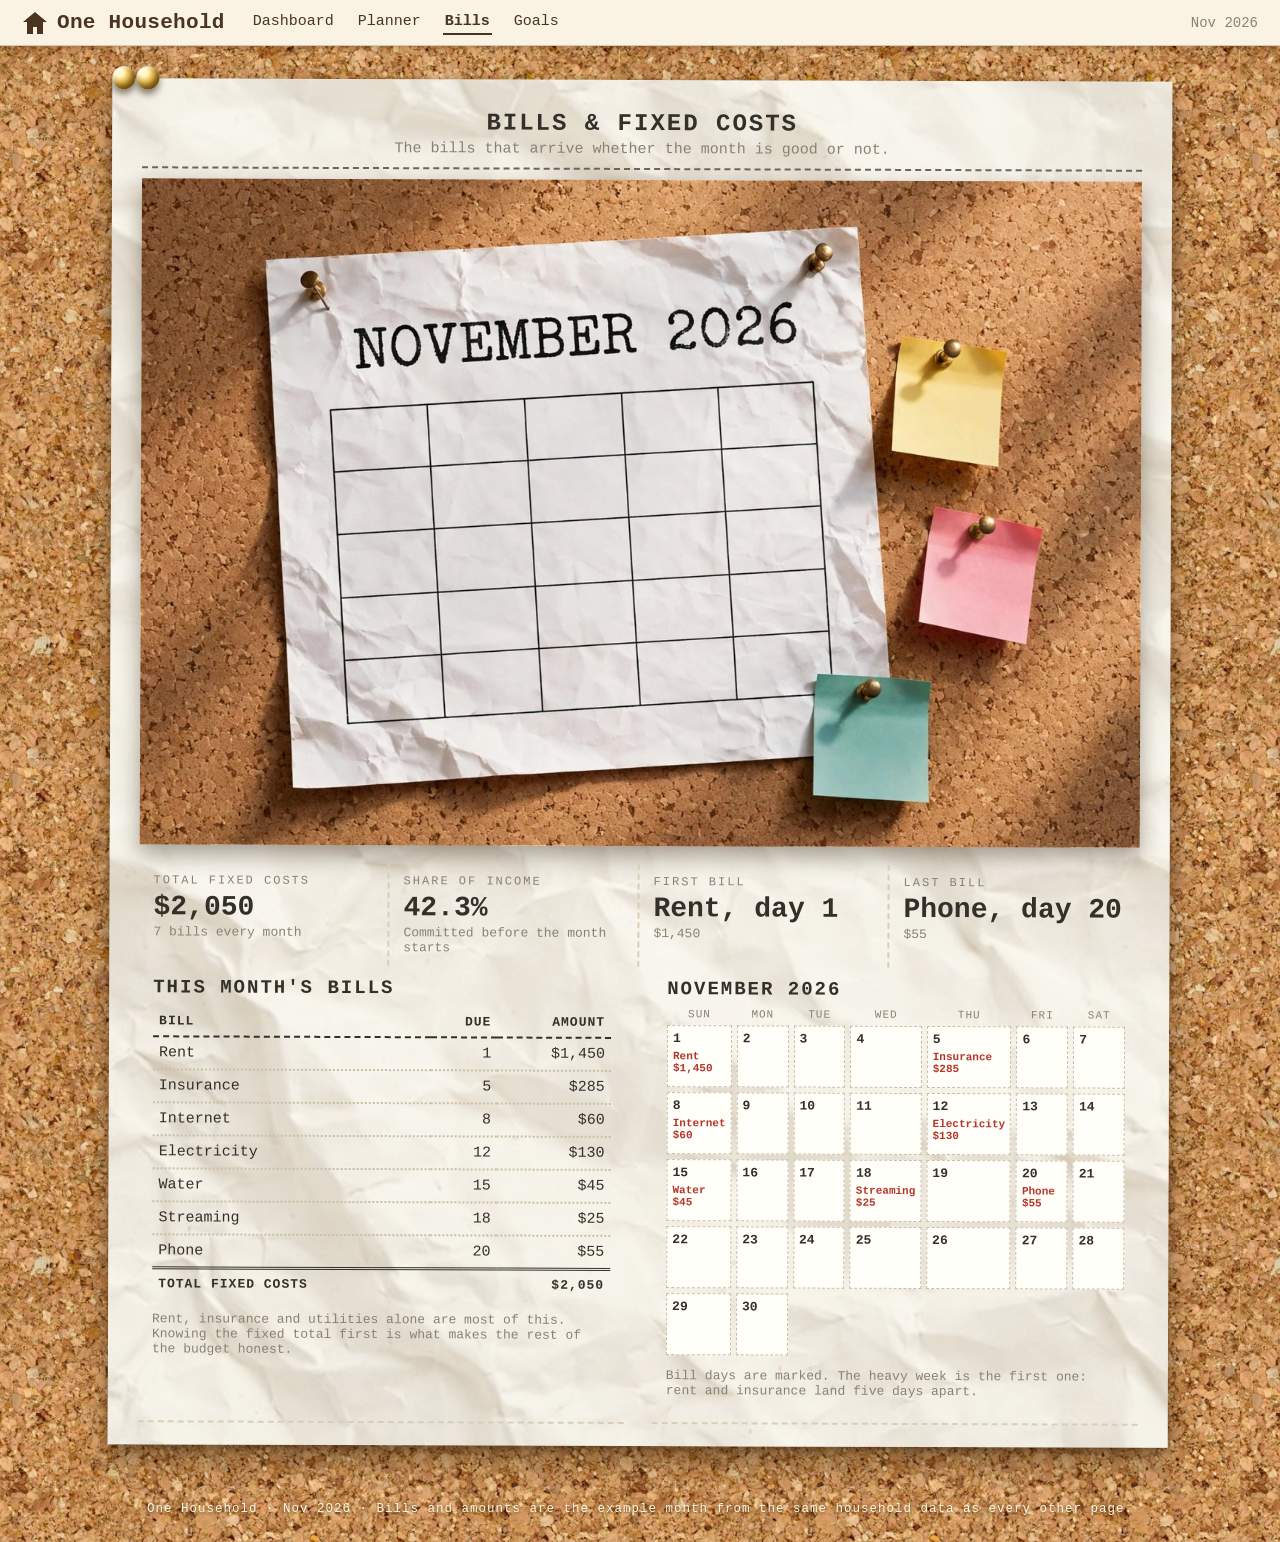
==== commit e3dbed55: "copy-paste mockup foundation build" ====
--- a/bills.html
+++ b/bills.html
@@ -25,6 +25,7 @@
   <h1>Bills &amp; Fixed Costs</h1>
   <p class="lede">The bills that arrive whether the month is good or not.</p>
   <div class="rule-dash"></div>
+  <img class="scene-banner" src="assets/bills-scene.jpg" alt="A crumpled November 2026 calendar page pinned to the cork board">
   <section class="cards" id="bill-summary"></section>
   <div class="grid2">
     <section class="card">
--- a/style.css
+++ b/style.css
@@ -3,13 +3,19 @@
    notebook page on the left, the big monthly receipt in the centre with a
    red ink stamp overlapping its corner, and the savings goals as small
    coloured notes pinned on the right. */
+@font-face {
+  font-family: 'Caveat';
+  src: url('fonts/Caveat-600.woff2') format('woff2');
+  font-weight: 600;
+  font-display: swap;
+}
 :root {
   --paper: #fffdf4;
   --ink: #33302a;
   --muted: #8a8172;
   --stamp-red: #b3372a;
   --line: #d8cfb8;
-  --hand: 'Segoe Print', 'Bradley Hand', 'Comic Sans MS', cursive;
+  --hand: 'Caveat', 'Segoe Print', 'Bradley Hand', cursive;
   --mono: 'Courier New', Courier, monospace;
 }
 * { box-sizing: border-box; }
@@ -17,21 +23,11 @@
   margin: 0;
   font-family: var(--mono);
   color: var(--ink);
-  /* The cork board: warm cork tones with a dense fleck speckle, no stripes. */
+  /* The cork board: a real photographic cork texture, tiled. */
   background-color: #b0824f;
-  background-image:
-    radial-gradient(circle at 8% 12%, rgba(84, 54, 22, .40) 0 2px, transparent 3.5px),
-    radial-gradient(circle at 22% 68%, rgba(255, 228, 175, .35) 0 2px, transparent 3.5px),
-    radial-gradient(circle at 37% 30%, rgba(84, 54, 22, .32) 0 3px, transparent 4.5px),
-    radial-gradient(circle at 51% 82%, rgba(255, 228, 175, .28) 0 2px, transparent 3.5px),
-    radial-gradient(circle at 63% 18%, rgba(84, 54, 22, .36) 0 2px, transparent 3.5px),
-    radial-gradient(circle at 76% 55%, rgba(255, 228, 175, .32) 0 3px, transparent 4.5px),
-    radial-gradient(circle at 88% 26%, rgba(84, 54, 22, .30) 0 2px, transparent 3.5px),
-    radial-gradient(circle at 95% 74%, rgba(255, 228, 175, .30) 0 2px, transparent 3.5px),
-    radial-gradient(circle at 44% 48%, rgba(84, 54, 22, .22) 0 4px, transparent 6px),
-    radial-gradient(circle at 16% 90%, rgba(84, 54, 22, .34) 0 3px, transparent 4.5px),
-    linear-gradient(155deg, #bd8f58, #a1763f 70%, #96692f);
-  background-size: 170px 170px, 210px 210px, 240px 240px, 190px 190px, 220px 220px, 260px 260px, 200px 200px, 230px 230px, 300px 300px, 250px 250px, auto;
+  background-image: url('assets/cork.jpg');
+  background-repeat: repeat;
+  background-size: 620px 620px;
   min-height: 100vh;
 }
 
@@ -51,8 +47,8 @@
 
 /* ---------- the board (dashboard composition) ---------- */
 .board {
-  display: grid; grid-template-columns: 288px minmax(0, 1fr) 288px;
-  gap: 30px; max-width: 1280px; margin: 0 auto; padding: 34px 22px 56px;
+  display: grid; grid-template-columns: 292px minmax(0, 1fr) 296px;
+  gap: 28px; max-width: 1360px; margin: 0 auto; padding: 36px 24px 60px;
   align-items: start;
 }
 @media (max-width: 1020px) { .board { grid-template-columns: 1fr 1fr; } .receipt-col { grid-column: 1 / -1; order: -1; } }
@@ -61,23 +57,24 @@
 /* crumpled paper texture shared by the notebook page and the receipt */
 .crumpled {
   background-color: var(--paper);
+  /* a real photographic crumpled-paper texture under a thin paper-white wash,
+     so the print on top stays readable while the creases show through */
   background-image:
-    radial-gradient(ellipse 220px 90px at 18% 12%, rgba(120, 100, 60, .10), transparent 70%),
-    radial-gradient(ellipse 260px 120px at 82% 30%, rgba(120, 100, 60, .08), transparent 70%),
-    radial-gradient(ellipse 200px 100px at 40% 78%, rgba(120, 100, 60, .10), transparent 70%),
-    radial-gradient(ellipse 300px 140px at 70% 92%, rgba(120, 100, 60, .07), transparent 70%),
-    linear-gradient(24deg, transparent 46%, rgba(120, 100, 60, .06) 49%, transparent 53%),
-    linear-gradient(-18deg, transparent 62%, rgba(120, 100, 60, .05) 65%, transparent 69%);
-  box-shadow: 0 12px 26px rgba(46, 28, 8, .42), 0 3px 7px rgba(46, 28, 8, .30);
+    linear-gradient(rgba(255, 253, 244, .58), rgba(255, 253, 244, .58)),
+    url('assets/paper.jpg');
+  background-size: auto, cover;
+  background-position: center;
+  box-shadow: 0 16px 32px rgba(46, 28, 8, .48), 0 4px 9px rgba(46, 28, 8, .32);
 }
 /* torn zig-zag bottom edge for a paper */
 .torn { position: relative; }
 .torn::after {
   content: ""; position: absolute; left: 0; right: 0; bottom: -10px; height: 11px;
   background:
-    linear-gradient(45deg, transparent 33.333%, var(--paper) 33.333%, var(--paper) 66.667%, transparent 66.667%),
-    linear-gradient(-45deg, transparent 33.333%, var(--paper) 33.333%, var(--paper) 66.667%, transparent 66.667%);
-  background-size: 15px 30px;
+    linear-gradient(45deg, transparent 33.333%, #f7f0e0 33.333%, #f7f0e0 66.667%, transparent 66.667%),
+    linear-gradient(-45deg, transparent 33.333%, #f7f0e0 33.333%, #f7f0e0 66.667%, transparent 66.667%);
+  background-size: 23px 30px, 17px 30px;
+  background-position: 0 0, 6px 0;
 }
 
 /* LEFT: the notebook page, spiral holes down its left edge */
@@ -94,24 +91,24 @@
 .notebook::after {
   /* a brass pin at the top corner */
   content: ""; position: absolute; top: -11px; left: 22px; width: 22px; height: 22px; border-radius: 50%;
-  background: radial-gradient(circle at 35% 30%, #ffe9a8, #c9962e 55%, #7d5a14);
-  box-shadow: 0 3px 5px rgba(46, 28, 8, .5);
-}
-.notebook h1 { font-family: var(--hand); font-size: 34px; line-height: 1.25; margin: 4px 0 18px; font-weight: normal; }
-.notebook p { font-family: var(--hand); font-size: 17px; line-height: 1.55; margin: 0 0 10px; color: #4c463c; }
+  background: radial-gradient(circle at 32% 28%, #fff6c9 0 16%, #f0cd6d 34%, #c9962e 58%, #8a6414 84%, #6d4e0f);
+  box-shadow: inset -3px -4px 5px rgba(70, 45, 5, .55), inset 2px 2px 3px rgba(255, 255, 255, .65), 0 5px 7px rgba(46, 28, 8, .55);
+}
+.notebook h1 { font-family: var(--hand); font-size: 43px; line-height: 1.18; margin: 4px 0 16px; font-weight: 600; }
+.notebook p { font-family: var(--hand); font-size: 21.5px; line-height: 1.5; margin: 0 0 9px; color: #4c463c; }
 .notebook .dotline { border-bottom: 2px dotted #b6ab90; margin: 14px 0; }
 
 /* CENTRE: the big receipt */
 .receipt-col { position: relative; }
 .receipt {
-  position: relative; transform: rotate(.35deg);
-  padding: 30px 34px 26px;
+  position: relative; transform: rotate(-.45deg);
+  padding: 32px 42px 28px;
 }
 .receipt::before, .receipt::after {
   /* brass pins through the top corners */
   content: ""; position: absolute; top: -12px; width: 23px; height: 23px; border-radius: 50%;
-  background: radial-gradient(circle at 35% 30%, #ffe9a8, #c9962e 55%, #7d5a14);
-  box-shadow: 0 3px 5px rgba(46, 28, 8, .5); z-index: 3;
+  background: radial-gradient(circle at 32% 28%, #fff6c9 0 16%, #f0cd6d 34%, #c9962e 58%, #8a6414 84%, #6d4e0f);
+  box-shadow: inset -3px -4px 5px rgba(70, 45, 5, .55), inset 2px 2px 3px rgba(255, 255, 255, .65), 0 5px 7px rgba(46, 28, 8, .55); z-index: 3;
 }
 .receipt::before { left: 20px; }
 .receipt::after { right: 20px; }
@@ -120,7 +117,7 @@
 .rule-dash { border-bottom: 2px dashed #6d675a; margin: 10px 0; }
 .rule-dot { border-bottom: 2px dotted #a79c83; margin: 8px 0; }
 .receipt h3 { font-size: 15px; letter-spacing: 2px; margin: 14px 0 6px; text-transform: uppercase; }
-.rline { display: flex; align-items: flex-end; gap: 8px; padding: 3.5px 0; font-size: 15px; }
+.rline { display: flex; align-items: flex-end; gap: 8px; padding: 4.5px 0; font-size: 15.5px; }
 .rline .leader { flex: 1; border-bottom: 2px dotted #a79c83; margin-bottom: 4px; }
 .rline .amt { font-weight: bold; }
 .rline.total { font-size: 17px; font-weight: bold; text-transform: uppercase; letter-spacing: 1px; }
@@ -133,9 +130,20 @@
 .stamp-lg {
   position: absolute; right: -34px; bottom: -30px; z-index: 4;
   width: 178px; height: 178px; border: 4px double var(--stamp-red); border-radius: 50%;
-  color: var(--stamp-red); text-align: center; transform: rotate(-11deg); opacity: .9;
+  color: var(--stamp-red); text-align: center; transform: rotate(-13deg); opacity: .92;
   padding-top: 44px; font-weight: bold; letter-spacing: 3px; font-size: 17px; line-height: 1.3;
-  background: radial-gradient(circle, rgba(255, 253, 244, .20), transparent 70%);
+  /* grungy ink: blotchy coverage, worn specks eaten out of the stamp */
+  background:
+    radial-gradient(circle at 28% 30%, rgba(179, 55, 42, .16), transparent 42%),
+    radial-gradient(circle at 74% 66%, rgba(179, 55, 42, .20), transparent 46%),
+    radial-gradient(circle at 52% 84%, rgba(179, 55, 42, .12), transparent 38%);
+  -webkit-mask-image: radial-gradient(circle at 30% 22%, transparent 0 7px, #000 12px),
+    radial-gradient(circle at 71% 58%, transparent 0 9px, #000 15px),
+    radial-gradient(circle at 46% 82%, transparent 0 6px, #000 11px),
+    radial-gradient(circle, #000 88%, rgba(0, 0, 0, .72) 100%);
+  -webkit-mask-composite: source-in;
+  mask-composite: intersect;
+  text-shadow: .6px .4px 0 rgba(179, 55, 42, .55), -0.4px .8px 0 rgba(179, 55, 42, .35);
 }
 .stamp-lg .stamp-big { font-size: 40px; letter-spacing: 0; }
 @media (max-width: 680px) { .stamp-lg { right: -6px; bottom: -24px; width: 148px; height: 148px; padding-top: 36px; } .stamp-lg .stamp-big { font-size: 33px; } }
@@ -153,8 +161,8 @@
 .note-card::before {
   /* the red push pin */
   content: ""; position: absolute; top: -11px; left: 26px; width: 21px; height: 21px; border-radius: 50%;
-  background: radial-gradient(circle at 35% 30%, #ffb3a3, var(--stamp-red) 60%, #7e1f16);
-  box-shadow: 0 3px 4px rgba(46, 28, 8, .45); z-index: 2;
+  background: radial-gradient(circle at 32% 28%, #ffd9cf 0 15%, #e0684f 34%, #b3372a 60%, #7e1f16 85%, #5f150e);
+  box-shadow: inset -3px -4px 5px rgba(70, 10, 5, .55), inset 2px 2px 3px rgba(255, 255, 255, .6), 0 5px 7px rgba(46, 28, 8, .5); z-index: 2;
 }
 .note-card::after {
   content: ""; position: absolute; left: 0; right: 0; bottom: -9px; height: 10px;
@@ -168,6 +176,57 @@
 .note-card .bar { height: 9px; background: rgba(255, 255, 255, .65); border: 1px solid rgba(51, 48, 42, .35); margin: 9px 0 5px; }
 .note-card .bar > div { height: 100%; background: rgba(51, 48, 42, .85); }
 
+/* ---------- the dashboard stage: the approved scene itself, with live patches ---------- */
+.stage {
+  position: relative; container-type: inline-size;
+  max-width: 1400px; margin: 20px auto 10px;
+  box-shadow: 0 22px 48px rgba(46, 28, 8, .55);
+}
+.stage > img { width: 100%; display: block; }
+.stage .hot { position: absolute; display: block; }
+.ov { position: absolute; font-family: var(--mono); color: #2e2a24; }
+.ov .rline { padding: .16cqw 0; font-size: .99cqw; line-height: 1.25; }
+.patch-hard {
+  background-image:
+    linear-gradient(rgba(255, 253, 244, .18), rgba(255, 253, 244, .18)),
+    url('assets/paper.jpg');
+  background-size: auto, 58cqw auto;
+  -webkit-mask-image: radial-gradient(ellipse 88% 88% at 50% 50%, #000 86%, transparent 99%);
+  mask-image: radial-gradient(ellipse 88% 88% at 50% 50%, #000 86%, transparent 99%);
+}
+.ov .rline .leader { border-bottom: 2px dotted rgba(90, 82, 66, .75); }
+.patch-paper {
+  background-image:
+    linear-gradient(rgba(255, 253, 244, .38), rgba(255, 253, 244, .38)),
+    url('assets/paper.jpg');
+  background-size: auto, 58cqw auto;
+  -webkit-mask-image: radial-gradient(ellipse 78% 78% at 50% 50%, #000 58%, transparent 98%);
+  mask-image: radial-gradient(ellipse 78% 78% at 50% 50%, #000 58%, transparent 98%);
+}
+.flex-c { display: flex; align-items: center; justify-content: center; }
+#ov-period { font-weight: bold; font-size: .92cqw; letter-spacing: .13em; white-space: nowrap; }
+#ov-month { font-family: var(--hand); font-size: 1.35cqw; color: #3d3630; white-space: nowrap; }
+.note-ov {
+  padding: .75cqw .85cqw;
+  background-image:
+    linear-gradient(rgba(255, 255, 255, .22), rgba(255, 255, 255, .22)),
+    url('assets/paper.jpg');
+  background-size: auto, 34cqw auto;
+  -webkit-mask-image: radial-gradient(ellipse 82% 82% at 50% 50%, #000 82%, transparent 99%);
+  mask-image: radial-gradient(ellipse 82% 82% at 50% 50%, #000 82%, transparent 99%);
+}
+.note-ov h4 { margin: 0 0 .5cqw; font-size: 1.04cqw; text-transform: uppercase; letter-spacing: .04em; line-height: 1.3; }
+.note-ov p { margin: .28cqw 0; font-size: .94cqw; }
+.pills-in-sheet { display: flex; gap: 18px; justify-content: center; flex-wrap: wrap; margin-bottom: 6px; }
+.pills-in-sheet a { color: var(--ink); text-decoration: none; font-size: 15px; padding: 2px 2px; }
+.pills-in-sheet a.active { font-weight: bold; border-bottom: 2px solid var(--ink); }
+.legend { list-style: none; margin: 0; padding: 0; font-size: 14.5px; }
+.legend li { display: flex; align-items: baseline; gap: 8px; padding: 2.5px 0; }
+.legend .dot { width: 11px; height: 11px; border-radius: 50%; flex: none; align-self: center; }
+.legend .leader { flex: 1; border-bottom: 2px dotted #a79c83; }
+.legend .amt { font-weight: bold; }
+.scene-banner { width: 100%; display: block; margin-bottom: 18px; box-shadow: 0 10px 22px rgba(46, 28, 8, .4); }
+
 /* ---------- pinned sheet pages (Planner / Bills / Goals) ---------- */
 .sheet {
   position: relative; max-width: 1060px; margin: 34px auto 56px;
@@ -175,8 +234,8 @@
 }
 .sheet::before, .sheet::after {
   content: ""; position: absolute; top: -12px; width: 23px; height: 23px; border-radius: 50%;
-  background: radial-gradient(circle at 35% 30%, #ffe9a8, #c9962e 55%, #7d5a14);
-  box-shadow: 0 3px 5px rgba(46, 28, 8, .5); z-index: 3;
+  background: radial-gradient(circle at 32% 28%, #fff6c9 0 16%, #f0cd6d 34%, #c9962e 58%, #8a6414 84%, #6d4e0f);
+  box-shadow: inset -3px -4px 5px rgba(70, 45, 5, .55), inset 2px 2px 3px rgba(255, 255, 255, .65), 0 5px 7px rgba(46, 28, 8, .55); z-index: 3;
 }
 .sheet::before { left: 24px; }
 .sheet::after { right: 24px; }
@@ -242,8 +301,8 @@
 #goal-cards .card::before {
   content: ""; position: absolute; top: -10px; left: 50%; margin-left: -10px;
   width: 20px; height: 20px; border-radius: 50%;
-  background: radial-gradient(circle at 35% 30%, #ffb3a3, var(--stamp-red) 60%, #7e1f16);
-  box-shadow: 0 3px 4px rgba(46, 28, 8, .45); z-index: 2;
+  background: radial-gradient(circle at 32% 28%, #ffd9cf 0 15%, #e0684f 34%, #b3372a 60%, #7e1f16 85%, #5f150e);
+  box-shadow: inset -3px -4px 5px rgba(70, 10, 5, .55), inset 2px 2px 3px rgba(255, 255, 255, .6), 0 5px 7px rgba(46, 28, 8, .5); z-index: 2;
 }
 #goal-cards .card::after {
   content: ""; position: absolute; left: 0; right: 0; bottom: -9px; height: 10px;
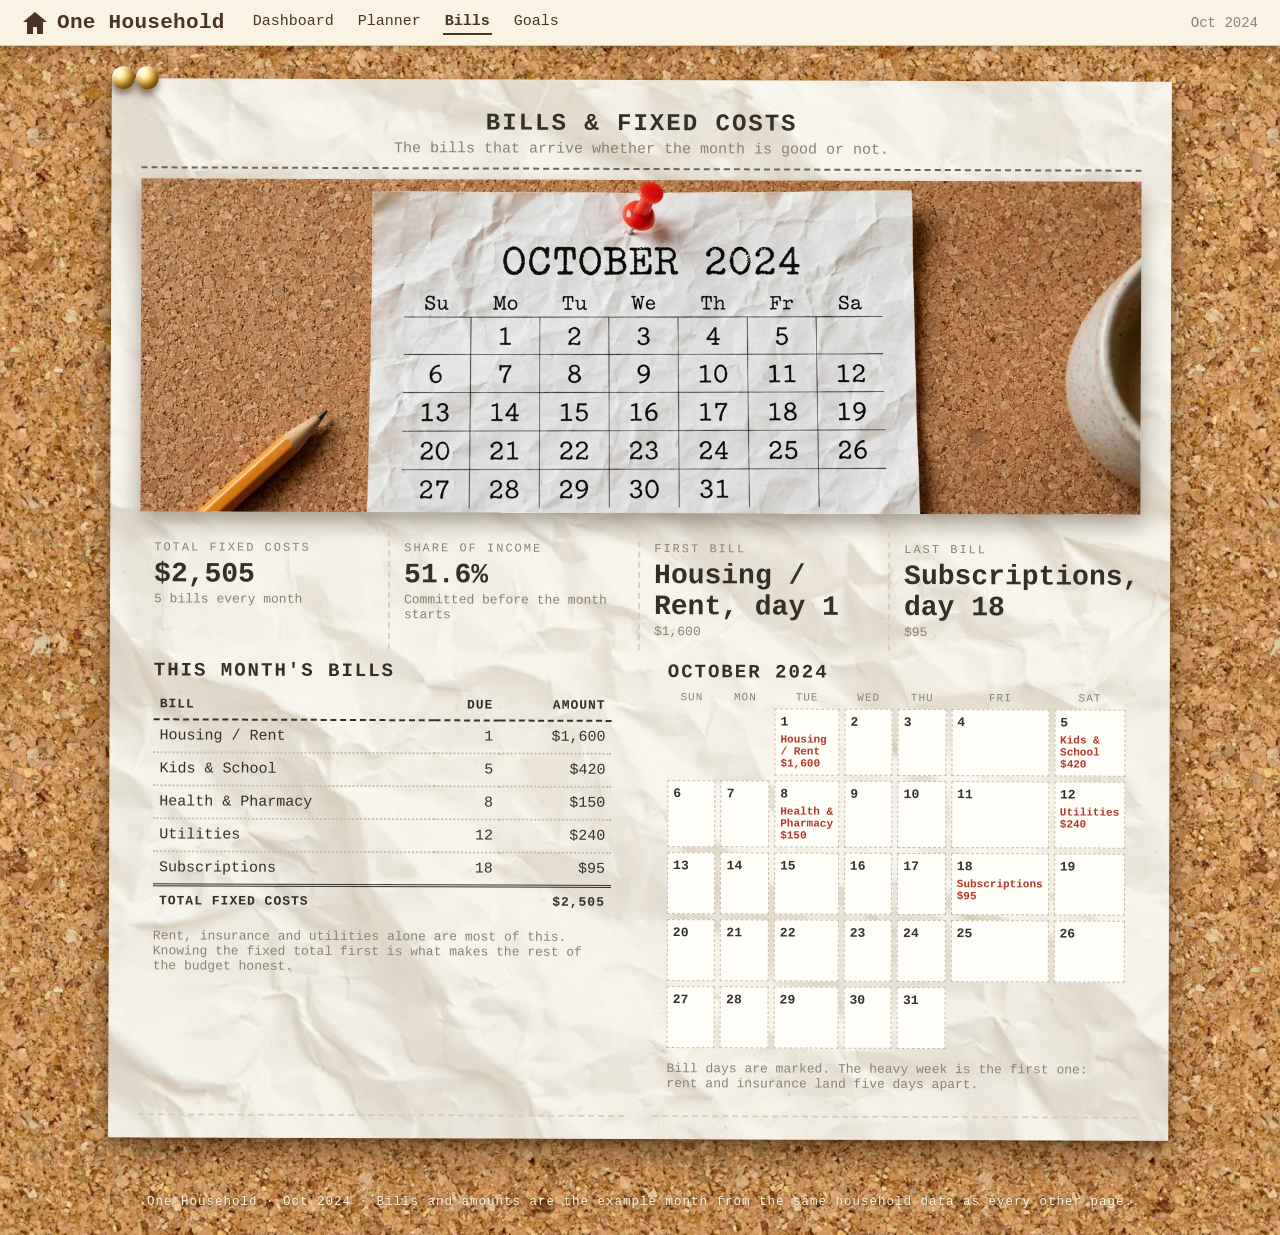
==== commit 83be2fcd: "original image untouched, data follows image" ====
--- a/bills.html
+++ b/bills.html
@@ -18,14 +18,14 @@
     <a href="bills.html" class="active">Bills</a>
     <a href="goals.html">Goals</a>
   </nav>
-  <span class="month-tag">Nov 2026</span>
+  <span class="month-tag">Oct 2024</span>
 </header>
 <div class="sheet-wrap">
 <main class="sheet crumpled torn">
   <h1>Bills &amp; Fixed Costs</h1>
   <p class="lede">The bills that arrive whether the month is good or not.</p>
   <div class="rule-dash"></div>
-  <img class="scene-banner" src="assets/bills-scene.jpg" alt="A crumpled November 2026 calendar page pinned to the cork board">
+  <img class="scene-banner" src="assets/bills-scene.jpg" alt="A crumpled October 2024 calendar page pinned to the cork board">
   <section class="cards" id="bill-summary"></section>
   <div class="grid2">
     <section class="card">
@@ -38,14 +38,14 @@
       <p class="note">Rent, insurance and utilities alone are most of this. Knowing the fixed total first is what makes the rest of the budget honest.</p>
     </section>
     <section class="card">
-      <h2 style="margin-top:0" id="cal-title">November 2026</h2>
+      <h2 style="margin-top:0" id="cal-title">October 2024</h2>
       <div class="calendar" id="calendar"></div>
       <p class="note">Bill days are marked. The heavy week is the first one: rent and insurance land five days apart.</p>
     </section>
   </div>
 </main>
 </div>
-<footer class="board-foot">One Household · Nov 2026 · Bills and amounts are the example month from the same household data as every other page.</footer>
+<footer class="board-foot">One Household · Oct 2024 · Bills and amounts are the example month from the same household data as every other page.</footer>
 <script src="data.js"></script>
 <script>
 const d = window.HOUSEHOLD, M = window.BudgetMath;
@@ -64,7 +64,7 @@
 document.getElementById('bill-total').textContent = M.money(fixed);
 
 // A real calendar for the example month, built from the actual date.
-const year = 2026, month = 10; // November 2026
+const year = 2024, month = 9; // October 2024
 const firstDow = new Date(year, month, 1).getDay();
 const daysInMonth = new Date(year, month + 1, 0).getDate();
 const byDay = {};
--- a/style.css
+++ b/style.css
@@ -176,7 +176,7 @@
 .note-card .bar { height: 9px; background: rgba(255, 255, 255, .65); border: 1px solid rgba(51, 48, 42, .35); margin: 9px 0 5px; }
 .note-card .bar > div { height: 100%; background: rgba(51, 48, 42, .85); }
 
-/* ---------- the dashboard stage: the approved scene itself, with live patches ---------- */
+/* ---------- the dashboard stage: the approved scene itself, one static image ---------- */
 .stage {
   position: relative; container-type: inline-size;
   max-width: 1400px; margin: 20px auto 10px;
@@ -184,39 +184,6 @@
 }
 .stage > img { width: 100%; display: block; }
 .stage .hot { position: absolute; display: block; }
-.ov { position: absolute; font-family: var(--mono); color: #2e2a24; }
-.ov .rline { padding: .16cqw 0; font-size: .99cqw; line-height: 1.25; }
-.patch-hard {
-  background-image:
-    linear-gradient(rgba(255, 253, 244, .18), rgba(255, 253, 244, .18)),
-    url('assets/paper.jpg');
-  background-size: auto, 58cqw auto;
-  -webkit-mask-image: radial-gradient(ellipse 88% 88% at 50% 50%, #000 86%, transparent 99%);
-  mask-image: radial-gradient(ellipse 88% 88% at 50% 50%, #000 86%, transparent 99%);
-}
-.ov .rline .leader { border-bottom: 2px dotted rgba(90, 82, 66, .75); }
-.patch-paper {
-  background-image:
-    linear-gradient(rgba(255, 253, 244, .38), rgba(255, 253, 244, .38)),
-    url('assets/paper.jpg');
-  background-size: auto, 58cqw auto;
-  -webkit-mask-image: radial-gradient(ellipse 78% 78% at 50% 50%, #000 58%, transparent 98%);
-  mask-image: radial-gradient(ellipse 78% 78% at 50% 50%, #000 58%, transparent 98%);
-}
-.flex-c { display: flex; align-items: center; justify-content: center; }
-#ov-period { font-weight: bold; font-size: .92cqw; letter-spacing: .13em; white-space: nowrap; }
-#ov-month { font-family: var(--hand); font-size: 1.35cqw; color: #3d3630; white-space: nowrap; }
-.note-ov {
-  padding: .75cqw .85cqw;
-  background-image:
-    linear-gradient(rgba(255, 255, 255, .22), rgba(255, 255, 255, .22)),
-    url('assets/paper.jpg');
-  background-size: auto, 34cqw auto;
-  -webkit-mask-image: radial-gradient(ellipse 82% 82% at 50% 50%, #000 82%, transparent 99%);
-  mask-image: radial-gradient(ellipse 82% 82% at 50% 50%, #000 82%, transparent 99%);
-}
-.note-ov h4 { margin: 0 0 .5cqw; font-size: 1.04cqw; text-transform: uppercase; letter-spacing: .04em; line-height: 1.3; }
-.note-ov p { margin: .28cqw 0; font-size: .94cqw; }
 .pills-in-sheet { display: flex; gap: 18px; justify-content: center; flex-wrap: wrap; margin-bottom: 6px; }
 .pills-in-sheet a { color: var(--ink); text-decoration: none; font-size: 15px; padding: 2px 2px; }
 .pills-in-sheet a.active { font-weight: bold; border-bottom: 2px solid var(--ink); }
